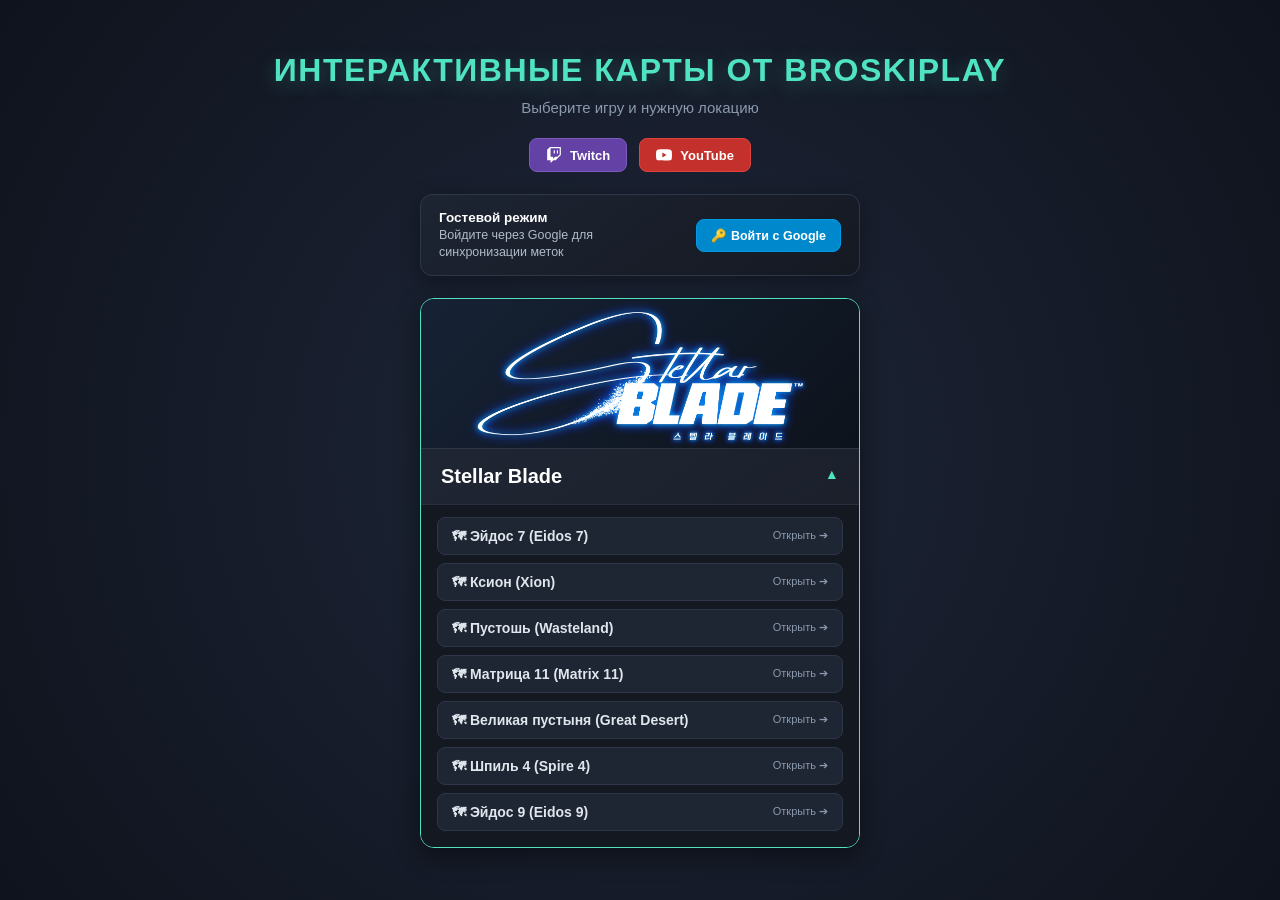
==== index.html @ 0d96ec84 "update index.html and eidos7.html" ====
<!DOCTYPE html>
<html lang="ru">
<head>
<meta charset="UTF-8">
<meta name="viewport" content="width=device-width, initial-scale=1.0">
<link rel="icon" type="image/png" href="https://github.com/BroskiPlay.png?size=64">
<title>Интерактивные карты от BroskiPlay</title>
<!-- Подключение Firebase SDK -->
<script src="https://www.gstatic.com/firebasejs/10.8.0/firebase-app-compat.js"></script>
<script src="https://www.gstatic.com/firebasejs/10.8.0/firebase-auth-compat.js"></script>
<script src="https://www.gstatic.com/firebasejs/10.8.0/firebase-firestore-compat.js"></script>
<style>
* { box-sizing: border-box; margin: 0; padding: 0; font-family: 'Segoe UI', Tahoma, Geneva, Verdana, sans-serif; }
body {
    min-height: 100vh;
    background: radial-gradient(circle at center, #1e2638 0%, #0f131d 100%);
    color: #e0e6ed;
    display: flex;
    flex-direction: column;
    align-items: center;
    justify-content: center;
    padding: 24px;
}
.home-title {
    font-size: 32px; font-weight: 800; color: #50e3c2; text-transform: uppercase;
    letter-spacing: 1.5px; text-align: center; margin-bottom: 10px;
    text-shadow: 0 4px 20px rgba(80,227,194,.25);
}
.home-subtitle { font-size: 15px; color: #8a99ad; margin-bottom: 22px; text-align: center; }

.social-links { display: flex; gap: 12px; align-items: center; justify-content: center; margin-bottom: 22px; }
.social-btn {
    display: inline-flex; align-items: center; gap: 8px;
    padding: 8px 16px; border-radius: 8px; font-size: 13px; font-weight: 700;
    text-decoration: none; color: #fff; transition: transform .15s, filter .15s;
    border: 1px solid rgba(255,255,255,.15);
}
.social-btn:hover { transform: translateY(-2px); filter: brightness(1.12); }
.social-btn svg { width: 16px; height: 16px; fill: currentColor; }
.social-twitch { background: #6441a5; border-color: #7d5bbe; }
.social-youtube { background: #c4302b; border-color: #e0443e; }

/* Блок авторизации Google на главной странице */
.auth-card {
    width: 100%; max-width: 440px;
    background: linear-gradient(145deg, #1d2432, #151922);
    border: 1px solid #2e3748; border-radius: 12px;
    padding: 14px 18px; margin-bottom: 22px;
    display: flex; align-items: center; justify-content: space-between; gap: 12px;
    box-shadow: 0 6px 20px rgba(0,0,0,.35);
}
.auth-info { display: flex; align-items: center; gap: 10px; overflow: hidden; }
.auth-avatar {
    width: 36px; height: 36px; border-radius: 50%;
    border: 1.5px solid #50e3c2; object-fit: cover; display: none; flex-shrink: 0;
}
.auth-text { font-size: 12.5px; color: #b0bac9; line-height: 1.35; overflow: hidden; text-overflow: ellipsis; }
.auth-text b { color: #fff; font-size: 13.5px; }
.auth-btn {
    padding: 8px 14px; border-radius: 8px; font-size: 12.5px; font-weight: 700;
    border: 1px solid #0099e6; background: #0088cc; color: #fff;
    cursor: pointer; transition: background .2s, transform .1s; flex-shrink: 0;
}
.auth-btn:hover { background: #0099e6; transform: translateY(-1px); }
.auth-btn.logout { background: #5c2828; border-color: #7d3434; }
.auth-btn.logout:hover { background: #7d3434; }

.games-container { width: 100%; max-width: 440px; }

details.game-dropdown {
    background: linear-gradient(145deg, #212836, #171b24);
    border: 1px solid #323c4e; border-radius: 14px; overflow: hidden;
    box-shadow: 0 8px 25px rgba(0,0,0,.45); transition: border-color .25s;
}
details.game-dropdown:hover, details.game-dropdown[open] { border-color: #50e3c2; }
details.game-dropdown > summary { list-style: none; cursor: pointer; user-select: none; }
details.game-dropdown > summary::-webkit-details-marker { display: none; }

.game-banner {
    height: 150px; background: linear-gradient(135deg, #162235, #0d131c);
    position: relative; display: flex; align-items: center; justify-content: center;
    border-bottom: 1px solid #2e3543; overflow: hidden;
}
.game-banner-image { width: 100%; height: 100%; object-fit: contain; transition: transform .4s ease; }
details.game-dropdown:hover .game-banner-image { transform: scale(1.04); }
.game-info {
    padding: 16px 20px; display: flex; align-items: center; justify-content: space-between;
}
.game-title { font-size: 20px; font-weight: 700; color: #fff; }
.game-arrow { font-size: 14px; color: #50e3c2; transition: transform .25s; }
details.game-dropdown[open] .game-arrow { transform: rotate(180deg); }

.maps-list {
    padding: 12px 16px 16px; background: #141820; border-top: 1px solid #283040;
    display: flex; flex-direction: column; gap: 8px;
}
.map-link {
    display: flex; align-items: center; justify-content: space-between;
    padding: 10px 14px; background: #1f2633; border: 1px solid #2e3748;
    border-radius: 8px; color: #e0e6ed; text-decoration: none; font-weight: 600;
    font-size: 14px; transition: background .15s, border-color .15s, transform .1s;
}
.map-link:hover {
    background: #283244; border-color: #50e3c2; color: #50e3c2; transform: translateX(4px);
}
.map-link span.status { font-size: 11px; color: #8a99ad; font-weight: normal; }
</style>
</head>
<body>

    <h1 class="home-title">Интерактивные карты от BroskiPlay</h1>
    <p class="home-subtitle">Выберите игру и нужную локацию</p>

    <div class="social-links">
        <a href="https://www.twitch.tv/broski" target="_blank" rel="noopener noreferrer" class="social-btn social-twitch">
            <svg viewBox="0 0 24 24"><path d="M11.571 4.714h1.715v5.143H11.57zm4.715 0H18v5.143h-1.714zM6 0L1.714 4.286v15.428h5.143V24l4.286-4.286h3.428L22.286 12V0zm14.571 11.143l-3.428 3.428h-3.429l-3 3v-3H6.857V1.714h13.714Z"/></svg>
            <span>Twitch</span>
        </a>
        <a href="https://youtube.com/@broskiplayt" target="_blank" rel="noopener noreferrer" class="social-btn social-youtube">
            <svg viewBox="0 0 24 24"><path d="M23.498 6.186a3.016 3.016 0 0 0-2.122-2.136C19.505 3.545 12 3.545 12 3.545s-7.505 0-9.377.505A3.017 3.017 0 0 0 .502 6.186C0 8.07 0 12 0 12s0 3.93.502 5.814a3.016 3.016 0 0 0 2.122 2.136c1.871.505 9.376.505 9.376.505s7.505 0 9.377-.505a3.015 3.015 0 0 0 2.122-2.136C24 15.93 24 12 24 12s0-3.93-.502-5.814zM9.545 15.568V8.432L15.818 12l-6.273 3.568z"/></svg>
            <span>YouTube</span>
        </a>
    </div>

    <!-- Карточка облачной синхронизации Google -->
    <div class="auth-card">
        <div class="auth-info">
            <img id="auth-avatar" class="auth-avatar" src="" alt="Avatar">
            <div id="auth-status" class="auth-text">
                <b>Гостевой режим</b><br>
                <span>Войдите через Google для синхронизации меток</span>
            </div>
        </div>
        <button id="auth-btn" class="auth-btn" onclick="toggleGoogleAuth()">🔑 Войти с Google</button>
    </div>

    <div class="games-container">
        <details class="game-dropdown" open>
            <summary>
                <div class="game-banner">
                    <img class="game-banner-image" src="maps/stellar-blade-logo.png" alt="Stellar Blade — выбрать локацию">
                </div>
                <div class="game-info">
                    <span class="game-title">Stellar Blade</span>
                    <span class="game-arrow">▼</span>
                </div>
            </summary>
            <div class="maps-list">
                <a href="eidos7.html" class="map-link">
                    <span>🗺 Эйдос 7 (Eidos 7)</span>
                    <span class="status">Открыть ➔</span>
                </a>
                <a href="xion.html" class="map-link">
                    <span>🗺 Ксион (Xion)</span>
                    <span class="status">Открыть ➔</span>
                </a>
                <a href="wasteland.html" class="map-link">
                    <span>🗺 Пустошь (Wasteland)</span>
                    <span class="status">Открыть ➔</span>
                </a>
                <a href="matrix11.html" class="map-link">
                    <span>🗺 Матрица 11 (Matrix 11)</span>
                    <span class="status">Открыть ➔</span>
                </a>
                <a href="great_desert.html" class="map-link">
                    <span>🗺 Великая пустыня (Great Desert)</span>
                    <span class="status">Открыть ➔</span>
                </a>
                <a href="spire4.html" class="map-link">
                    <span>🗺 Шпиль 4 (Spire 4)</span>
                    <span class="status">Открыть ➔</span>
                </a>
                <a href="eidos9.html" class="map-link">
                    <span>🗺 Эйдос 9 (Eidos 9)</span>
                    <span class="status">Открыть ➔</span>
                </a>
            </div>
        </details>
    </div>

<script>
const firebaseConfig = {
    apiKey: "AIzaSyBZ29h18Z1k0gE4dAEca5JH8yePQgxhaII",
    authDomain: "broskiplaymaps.firebaseapp.com",
    projectId: "broskiplaymaps",
    storageBucket: "broskiplaymaps.firebasestorage.app",
    messagingSenderId: "418362476965",
    appId: "1:418362476965:web:59ce4e677b1a0a84d7404c",
    measurementId: "G-D5PQJQ7HZG"
};

firebase.initializeApp(firebaseConfig);
const auth = firebase.auth();

auth.onAuthStateChanged((user) => {
    const statusEl = document.getElementById("auth-status");
    const btnEl = document.getElementById("auth-btn");
    const avatarEl = document.getElementById("auth-avatar");

    if (user) {
        statusEl.innerHTML = `<b>${user.displayName || user.email}</b><br><span style="color:#50e3c2;">● Облачная синхронизация активна</span>`;
        btnEl.textContent = "🚪 Выйти";
        btnEl.classList.add("logout");
        if (user.photoURL) {
            avatarEl.src = user.photoURL;
            avatarEl.style.display = "block";
        }
    } else {
        statusEl.innerHTML = `<b>Гостевой режим</b><br><span>Войдите через Google для синхронизации меток</span>`;
        btnEl.textContent = "🔑 Войти с Google";
        btnEl.classList.remove("logout");
        avatarEl.style.display = "none";
    }
});

function toggleGoogleAuth() {
    if (auth.currentUser) {
        auth.signOut();
    } else {
        const provider = new firebase.auth.GoogleAuthProvider();
        auth.signInWithPopup(provider).catch((err) => {
            alert("Ошибка авторизации Google: " + err.message);
        });
    }
}
</script>
</body>
</html>
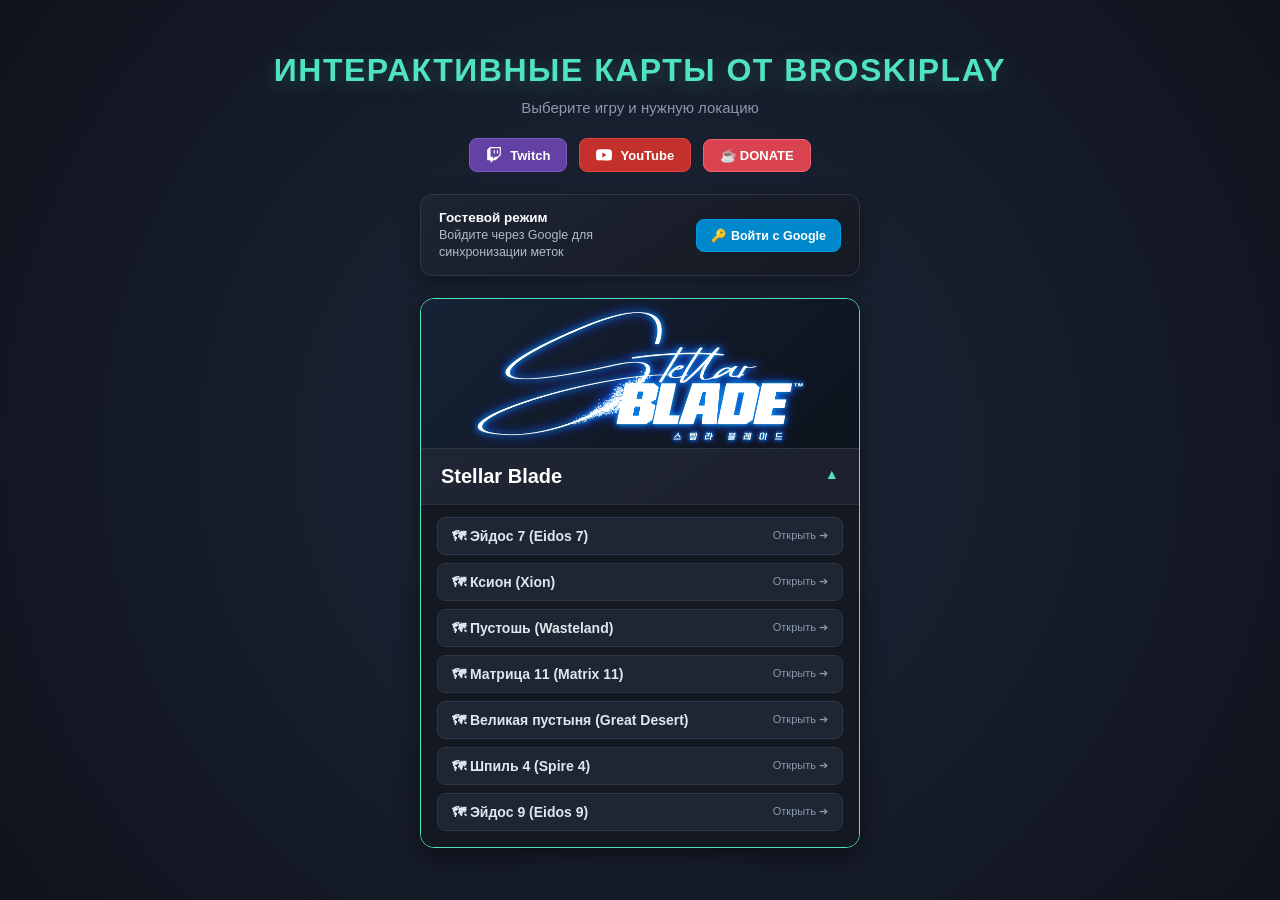
==== commit 5d57c713: "update" ====
--- a/index.html
+++ b/index.html
@@ -3,7 +3,7 @@
 <head>
 <meta charset="UTF-8">
 <meta name="viewport" content="width=device-width, initial-scale=1.0">
-<link rel="icon" type="image/png" href="https://github.com/BroskiPlay.png?size=64">
+<link rel="icon" type="image/png" href="avatar-favicon.png">
 <title>Интерактивные карты от BroskiPlay</title>
 <!-- Подключение Firebase SDK -->
 <script src="https://www.gstatic.com/firebasejs/10.8.0/firebase-app-compat.js"></script>
@@ -39,6 +39,7 @@
 .social-btn svg { width: 16px; height: 16px; fill: currentColor; }
 .social-twitch { background: #6441a5; border-color: #7d5bbe; }
 .social-youtube { background: #c4302b; border-color: #e0443e; }
+.social-donate { background: #d94350; border-color: #ef6672; }
 
 /* Блок авторизации Google на главной странице */
 .auth-card {
@@ -104,6 +105,14 @@
     background: #283244; border-color: #50e3c2; color: #50e3c2; transform: translateX(4px);
 }
 .map-link span.status { font-size: 11px; color: #8a99ad; font-weight: normal; }
+@media (max-width: 480px) {
+    body { min-height: 100dvh; justify-content: flex-start; padding: 28px 14px 20px; }
+    .home-title { font-size: 25px; letter-spacing: 1px; }
+    .social-links { flex-wrap: wrap; }
+    .auth-card { padding: 12px; gap: 8px; }
+    .auth-btn { min-height: 44px; padding: 8px 10px; }
+    .map-link { min-height: 48px; }
+}
 </style>
 </head>
 <body>
@@ -112,7 +121,7 @@
     <p class="home-subtitle">Выберите игру и нужную локацию</p>
 
     <div class="social-links">
-        <a href="https://www.twitch.tv/broski" target="_blank" rel="noopener noreferrer" class="social-btn social-twitch">
+        <a href="https://www.twitch.tv/broskiplay" target="_blank" rel="noopener noreferrer" class="social-btn social-twitch">
             <svg viewBox="0 0 24 24"><path d="M11.571 4.714h1.715v5.143H11.57zm4.715 0H18v5.143h-1.714zM6 0L1.714 4.286v15.428h5.143V24l4.286-4.286h3.428L22.286 12V0zm14.571 11.143l-3.428 3.428h-3.429l-3 3v-3H6.857V1.714h13.714Z"/></svg>
             <span>Twitch</span>
         </a>
@@ -120,6 +129,7 @@
             <svg viewBox="0 0 24 24"><path d="M23.498 6.186a3.016 3.016 0 0 0-2.122-2.136C19.505 3.545 12 3.545 12 3.545s-7.505 0-9.377.505A3.017 3.017 0 0 0 .502 6.186C0 8.07 0 12 0 12s0 3.93.502 5.814a3.016 3.016 0 0 0 2.122 2.136c1.871.505 9.376.505 9.376.505s7.505 0 9.377-.505a3.015 3.015 0 0 0 2.122-2.136C24 15.93 24 12 24 12s0-3.93-.502-5.814zM9.545 15.568V8.432L15.818 12l-6.273 3.568z"/></svg>
             <span>YouTube</span>
         </a>
+        <a href="https://www.donationalerts.com/r/broskiplay" target="_blank" rel="noopener noreferrer" class="social-btn social-donate">☕ DONATE</a>
     </div>
 
     <!-- Карточка облачной синхронизации Google -->
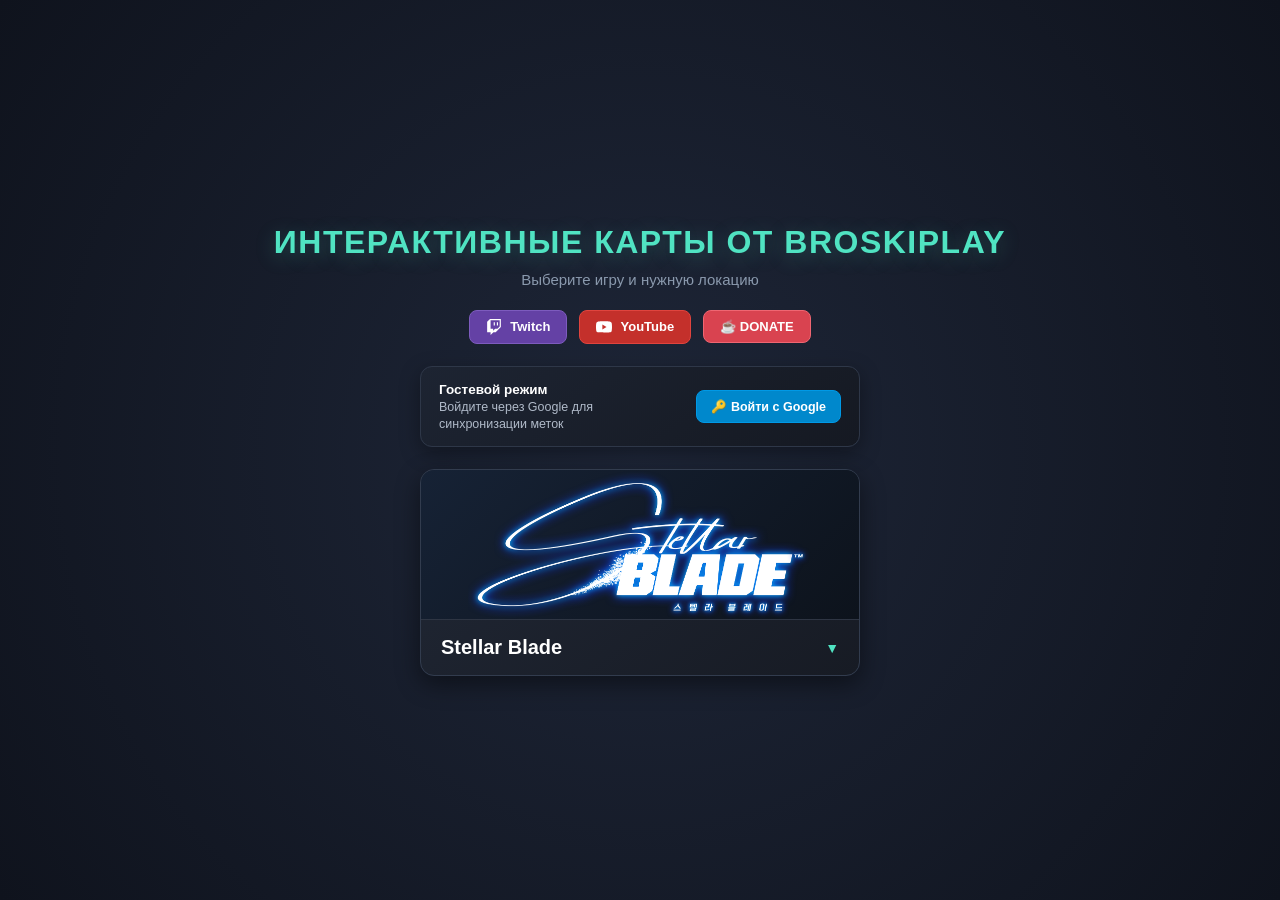
==== commit 8f054c25: "update" ====
--- a/index.html
+++ b/index.html
@@ -145,7 +145,7 @@
     </div>
 
     <div class="games-container">
-        <details class="game-dropdown" open>
+        <details class="game-dropdown">
             <summary>
                 <div class="game-banner">
                     <img class="game-banner-image" src="maps/stellar-blade-logo.png" alt="Stellar Blade — выбрать локацию">
@@ -161,19 +161,27 @@
                     <span class="status">Открыть ➔</span>
                 </a>
                 <a href="xion.html" class="map-link">
-                    <span>🗺 Ксион (Xion)</span>
+                    <span>🗺 Город Ксион (Xion City)</span>
                     <span class="status">Открыть ➔</span>
                 </a>
                 <a href="wasteland.html" class="map-link">
                     <span>🗺 Пустошь (Wasteland)</span>
                     <span class="status">Открыть ➔</span>
                 </a>
+                <a href="altess_levoire.html" class="map-link">
+                    <span>🗺 Атлесс Левуар (Altess Levoire)</span>
+                    <span class="status">Открыть ➔</span>
+                </a>
                 <a href="matrix11.html" class="map-link">
                     <span>🗺 Матрица 11 (Matrix 11)</span>
                     <span class="status">Открыть ➔</span>
                 </a>
                 <a href="great_desert.html" class="map-link">
                     <span>🗺 Великая пустыня (Great Desert)</span>
+                    <span class="status">Открыть ➔</span>
+                </a>
+                <a href="abyss_levoire.html" class="map-link">
+                    <span>🗺 Бездна Левуар (Abyss Levoire)</span>
                     <span class="status">Открыть ➔</span>
                 </a>
                 <a href="spire4.html" class="map-link">
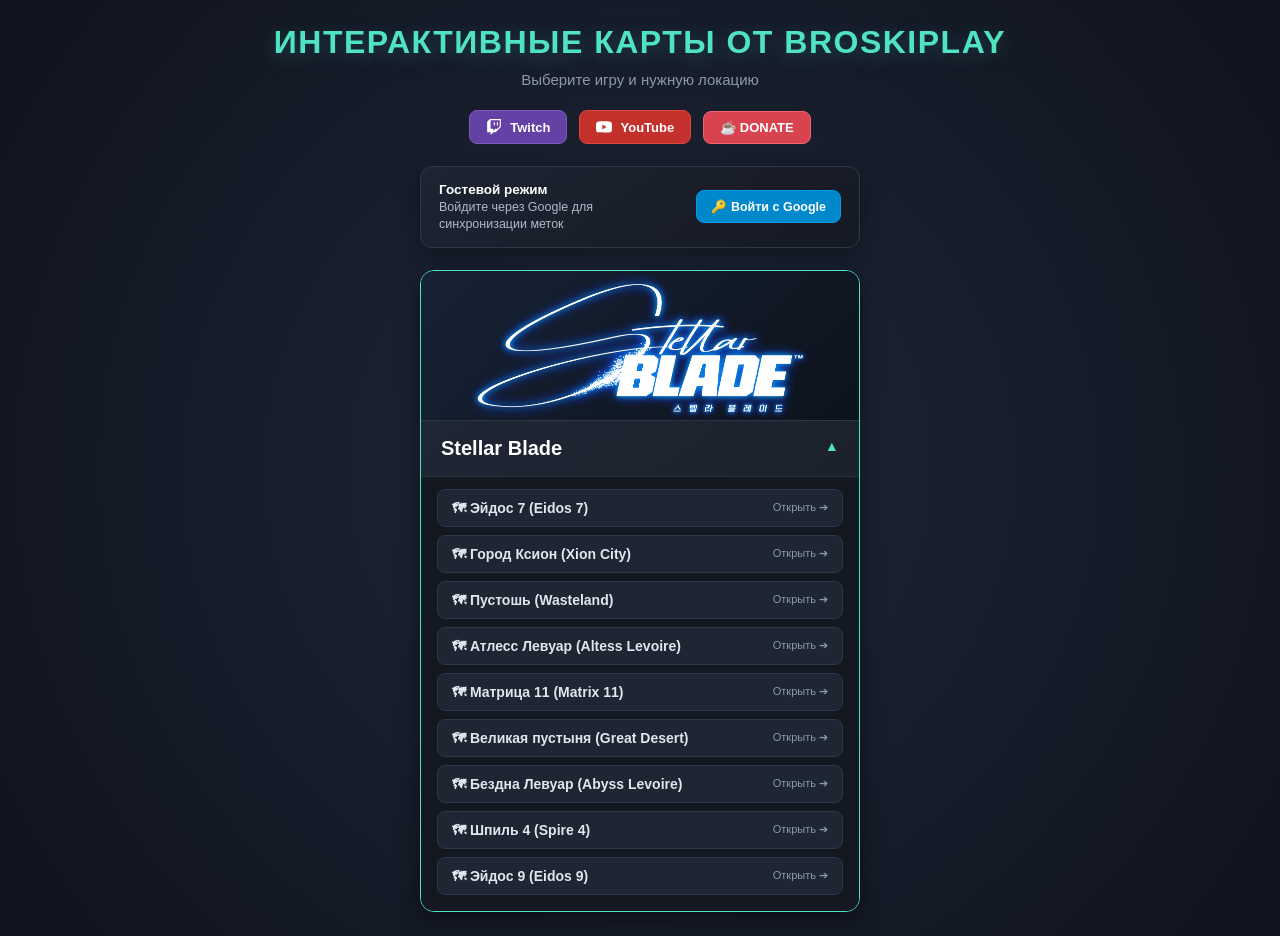
==== commit ddf56f59: "update" ====
--- a/index.html
+++ b/index.html
@@ -145,7 +145,7 @@
     </div>
 
     <div class="games-container">
-        <details class="game-dropdown">
+        <details class="game-dropdown" open>
             <summary>
                 <div class="game-banner">
                     <img class="game-banner-image" src="maps/stellar-blade-logo.png" alt="Stellar Blade — выбрать локацию">
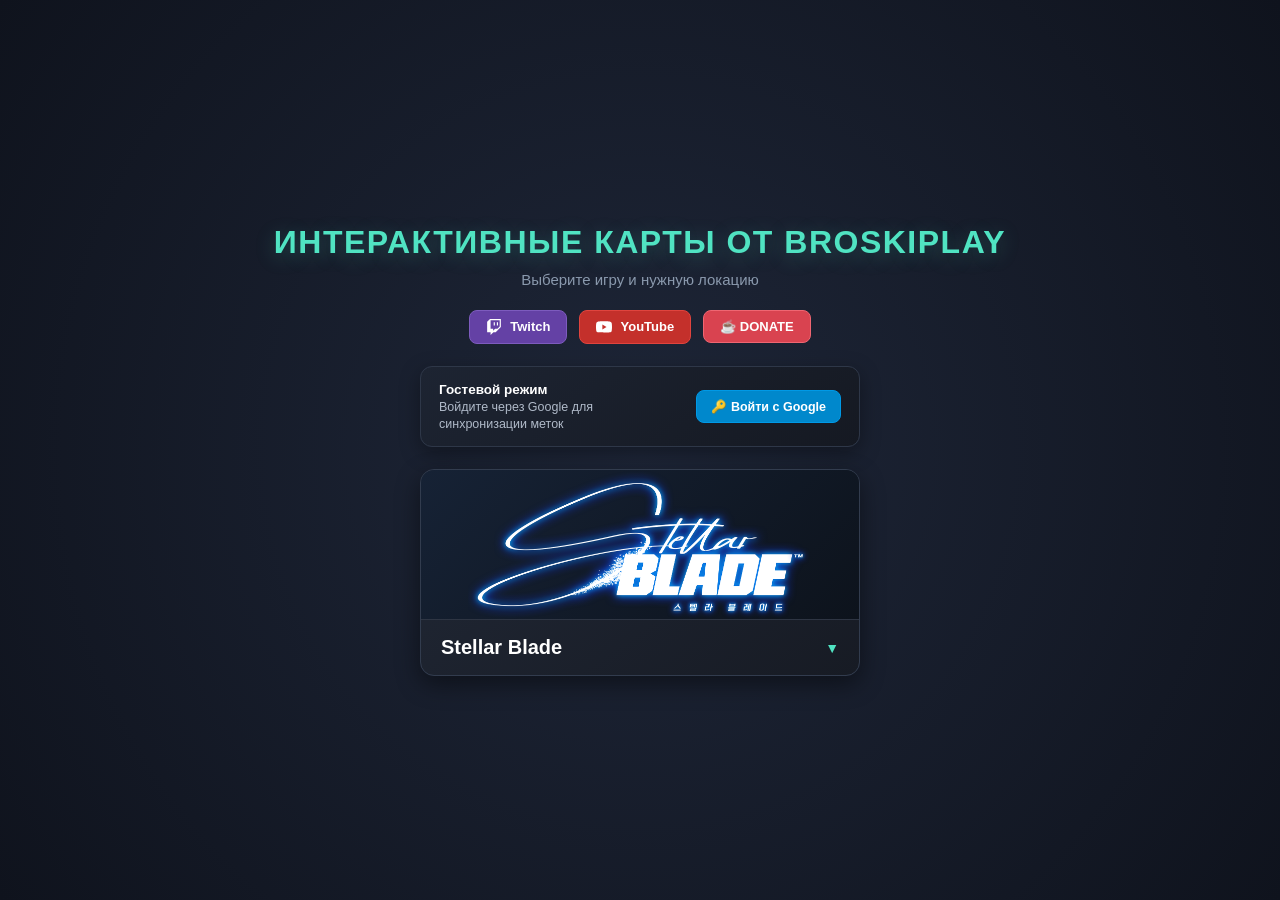
==== commit 7285da69: "uodate" ====
--- a/index.html
+++ b/index.html
@@ -87,7 +87,8 @@
 .game-info {
     padding: 16px 20px; display: flex; align-items: center; justify-content: space-between;
 }
-.game-title { font-size: 20px; font-weight: 700; color: #fff; }
+.game-title { font-size: 20px; font-weight: 700; color: #fff; text-decoration: none; }
+.game-title:hover { color: #50e3c2; }
 .game-arrow { font-size: 14px; color: #50e3c2; transition: transform .25s; }
 details.game-dropdown[open] .game-arrow { transform: rotate(180deg); }
 
@@ -145,13 +146,13 @@
     </div>
 
     <div class="games-container">
-        <details class="game-dropdown" open>
+        <details class="game-dropdown">
             <summary>
                 <div class="game-banner">
                     <img class="game-banner-image" src="maps/stellar-blade-logo.png" alt="Stellar Blade — выбрать локацию">
                 </div>
                 <div class="game-info">
-                    <span class="game-title">Stellar Blade</span>
+                    <a class="game-title" href="eidos7.html">Stellar Blade</a>
                     <span class="game-arrow">▼</span>
                 </div>
             </summary>
@@ -196,6 +197,15 @@
         </details>
     </div>
 
+<script>
+const mapLinks = [...document.querySelectorAll(".map-link")];
+const gameTitleLink = document.querySelector(".game-title");
+const lastMap = localStorage.getItem("sb_last_map");
+
+if (mapLinks.some(link => link.getAttribute("href") === lastMap)) {
+    gameTitleLink.href = lastMap;
+}
+</script>
 <script>
 const firebaseConfig = {
     apiKey: "AIzaSyBZ29h18Z1k0gE4dAEca5JH8yePQgxhaII",
